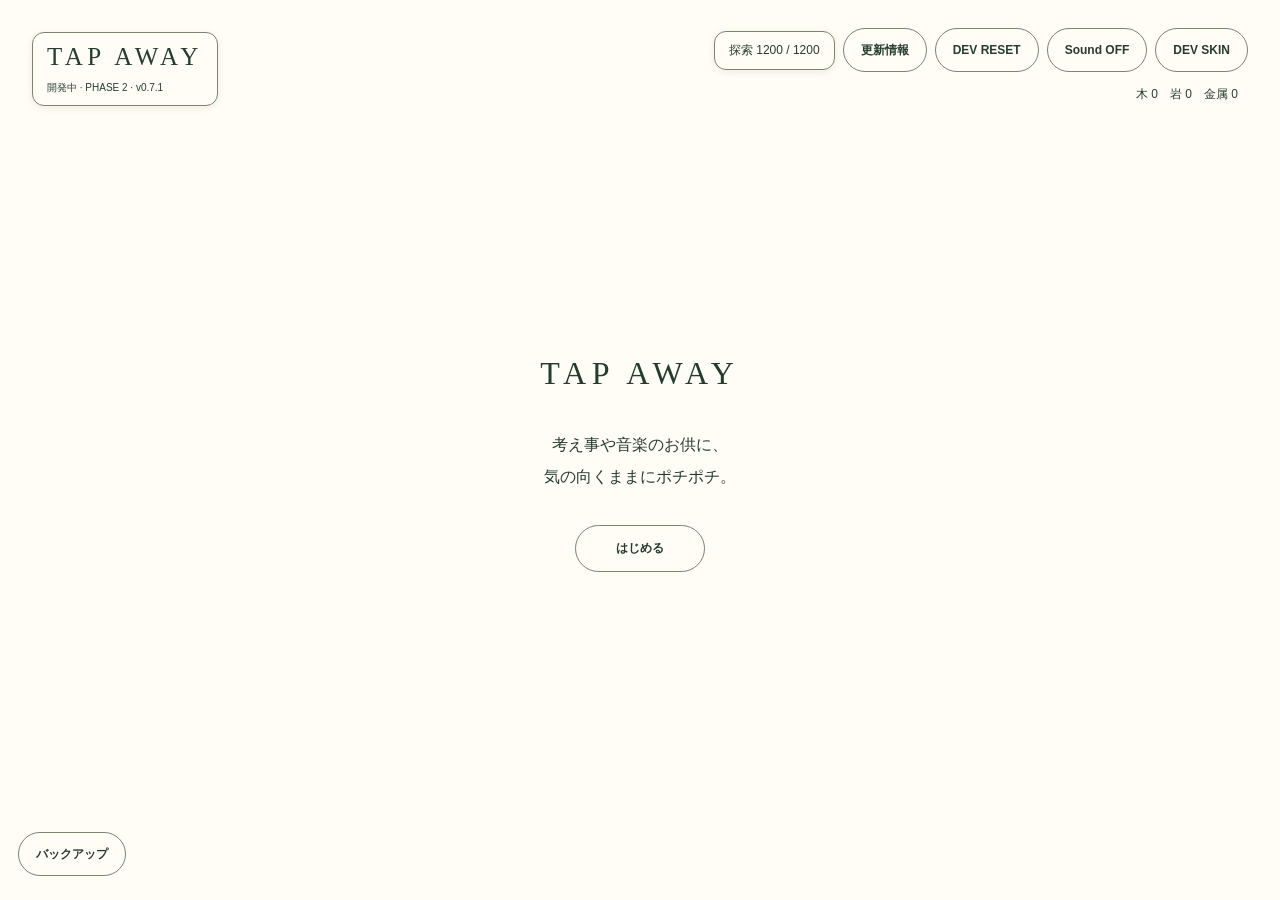
==== index.html @ 5c4fb38d "deploy: kunihikowatabe/tap-away@c5a85fd455dd5dbe95fa8c71160afb679168e1b1" ====
<!doctype html>
<html lang="ja">
  <head>
    <meta charset="utf-8" />
    <meta name="viewport" content="width=device-width, initial-scale=1, viewport-fit=cover" />
    <meta name="theme-color" content="#263d2e" />
    <title>Tap Away</title>
    <link rel="stylesheet" href="style.css?v=0.7.1" />
  </head>
  <body>
    <main>
      <header>
        <div>
          <h1>TAP AWAY</h1>
          <span class="development-status">開発中 · PHASE 2 · v0.7.1</span>
        </div>
        <div class="controls">
          <span id="points"></span><button id="notes" type="button">更新情報</button
          ><button id="dev-reset" type="button">DEV RESET</button
          ><button id="sound" type="button" aria-pressed="false">Sound OFF</button
          ><button id="dev-skin" type="button">DEV SKIN</button>
          <span id="resources" aria-label="資源"></span>
        </div>
      </header>
      <canvas
        id="map"
        aria-label="土地をタップして開拓する立体地図。スワイプで移動、ピンチで拡大縮小。"
      ></canvas>
      <footer>
        <span id="notice" role="status"></span>
        <div class="footer-actions">
          <button id="memo-review" type="button" hidden>メモを見る</button>
          <button id="backup" type="button">バックアップ</button>
        </div>
      </footer>
      <aside id="memo-panel" hidden aria-label="拾ったメモ">
        <button id="memo-close" type="button" aria-label="メモを閉じる">閉じる</button>
        <h2>拾ったメモ</h2>
        <canvas
          id="memo-picture"
          width="180"
          height="100"
          aria-label="大きな石のアーチの絵"
        ></canvas>
        <p id="memo-hint"></p>
        <p id="memo-aside"></p>
        <p id="memo-context" role="status"></p>
      </aside>
      <aside id="town-panel" hidden aria-label="街の施設">
        <div class="town-heading">
          <h2>街の施設</h2>
          <button id="town-close" type="button">閉じる</button>
        </div>
        <p id="production"></p>
        <section class="facility">
          <h3 id="inn-level"></h3>
          <p id="inn-effect"></p>
          <p id="inn-cost"></p>
          <button id="upgrade-inn" type="button">建設する</button>
        </section>
        <section class="facility">
          <h3 id="well-level"></h3>
          <p id="well-effect"></p>
          <p id="well-cost"></p>
          <button id="upgrade-well" type="button">建設する</button>
        </section>
        <section class="facility">
          <h3 id="workshop-level"></h3>
          <p id="workshop-effect"></p>
          <p id="workshop-cost"></p>
          <button id="upgrade-workshop" type="button">建設する</button>
        </section>
      </aside>
      <section id="start-screen">
        <h2>TAP AWAY</h2>
        <p>考え事や音楽のお供に、<br />気の向くままにポチポチ。</p>
        <button id="start" type="button">はじめる</button>
      </section>
      <dialog id="release-dialog">
        <button id="close-notes" type="button">閉じる</button>
        <h2>更新情報</h2>
        <div id="release-body"></div>
      </dialog>
      <dialog id="backup-dialog">
        <button id="backup-close" type="button">閉じる</button>
        <h2>バックアップ</h2>
        <p>現在の世界をJSONで保存できます。読み込むと、現在の世界を置き換えます。</p>
        <button id="export-save" type="button">JSONを保存</button>
        <label for="import-file">JSONファイルを選ぶ</label>
        <input id="import-file" type="file" accept=".json,application/json" />
        <label for="backup-json">JSONを貼り付ける</label>
        <textarea id="backup-json" rows="5" spellcheck="false"></textarea>
        <button id="import-save" type="button">このJSONで再開</button>
        <p id="backup-status" role="status"></p>
      </dialog>
      <dialog id="skin-dialog">
        <button id="close-skin" type="button">閉じる</button>
        <h2>開発用スキン</h2>
        <label for="skin-choice">地図の見た目</label
        ><select id="skin-choice">
          <option value="">設定の指定を使用</option></select
        ><button id="skin-default" type="button">標準指定へ戻す</button>
      </dialog>
      <noscript>このゲームにはJavaScriptが必要です。</noscript>
    </main>
    <script src="world.js?v=0.7.1"></script>
    <script src="skin-loader.js?v=0.7.1"></script>
    <script src="scenery-renderer.js?v=0.7.1"></script>
    <script src="app.js?v=0.7.1"></script>
  </body>
</html>
---- style.css ----
* {
  box-sizing: border-box;
}
:root {
  color-scheme: light;
  font-family: 'Yu Gothic', 'Hiragino Kaku Gothic ProN', sans-serif;
  --tap-text-color: #263d2e;
  --tap-surface-color: #fffdf5;
  --tap-border-color: #a9b0a1;
  --tap-hover-color: #e4eadc;
  --tap-backdrop-color: #34403666;
  --tap-notice-text-color: #ffffff;
  --tap-notice-surface-color: #263d2e;
  --tap-map-color: #eeeade;
  color: var(--tap-text-color);
  background: var(--tap-map-color);
}
body {
  margin: 0;
}
main {
  height: 100vh;
  height: 100dvh;
  position: relative;
  overflow: hidden;
  background: var(--tap-map-color);
}
header {
  position: absolute;
  inset: 0 0 auto;
  padding: max(28px, env(safe-area-inset-top)) 32px 0;
  display: flex;
  justify-content: space-between;
  align-items: center;
  z-index: 3;
  pointer-events: none;
}
h1 {
  white-space: nowrap;
  margin: 0 0 6px;
  font-family: Georgia, serif;
  font-weight: normal;
  font-size: 25px;
  letter-spacing: 0.18em;
}
header span {
  font-size: 9px;
  letter-spacing: 0.16em;
  opacity: 1;
}
button {
  pointer-events: auto;
  border: 1px solid var(--tap-border-color);
  background: var(--tap-surface-color);
  border-radius: 24px;
  color: inherit;
  padding: 11px 17px;
  cursor: pointer;
  font: inherit;
  font-size: 12px;
  min-height: 44px;
}
button:hover {
  background: var(--tap-hover-color);
}
button:focus-visible,
select:focus-visible {
  outline: 2px solid var(--tap-text-color);
  outline-offset: 4px;
}
canvas {
  display: block;
  width: 100%;
  height: 100%;
  touch-action: none;
  cursor: grab;
}
canvas.dragging {
  cursor: grabbing;
}
footer {
  position: absolute;
  bottom: max(24px, env(safe-area-inset-bottom));
  width: 100%;
  text-align: center;
  pointer-events: none;
  padding: 0 18px;
}
footer span {
  display: block;
  font-size: 14px;
  color: var(--tap-notice-text-color);
  line-height: 1.8;
}
#notice {
  white-space: pre-line;
  min-height: 18px;
}

#resources {
  flex-basis: 100%;
  text-align: right;
  font-size: 12px;
  letter-spacing: 0;
  background: var(--tap-surface-color);
  padding: 6px 10px;
  border-radius: 8px;
}
.footer-actions {
  display: flex;
  gap: 8px;
  width: 100%;
  justify-content: space-between;
}
#town-panel {
  position: absolute;
  right: max(16px, env(safe-area-inset-right));
  bottom: max(90px, env(safe-area-inset-bottom));
  width: min(320px, calc(100% - 32px));
  z-index: 4;
  overflow-y: auto;
  overscroll-behavior: contain;
  padding: 14px 18px;
  border: 1px solid var(--tap-border-color);
  border-radius: 14px;
  background: var(--tap-surface-color);
  box-shadow: 0 4px 18px #15251a30;
  font-size: 13px;
}
#town-panel h2 {
  margin: 8px 0;
  font-size: 16px;
}
.town-heading {
  position: sticky;
  top: -14px;
  z-index: 1;
  display: flex;
  align-items: center;
  justify-content: space-between;
  margin: -14px -18px 0;
  padding: 10px 18px;
  background: var(--tap-surface-color);
}
#town-close,
#backup-close {
  float: right;
}
.facility {
  border-top: 1px solid var(--tap-border-color);
  padding: 10px 0;
}
.facility h3,
.facility p {
  margin: 0 0 6px;
  line-height: 1.6;
}
.facility h3 {
  font-size: 14px;
}
.facility button {
  width: 100%;
  scroll-margin-top: 74px;
}
button:disabled {
  opacity: 0.55;
  cursor: default;
}
#backup-dialog label {
  display: block;
  margin-top: 16px;
  font-size: 13px;
}
#backup-json,
#import-file {
  display: block;
  width: 100%;
  margin: 8px 0 16px;
  font: inherit;
  color: inherit;
}
#backup-json {
  padding: 8px;
  background: var(--tap-surface-color);
  border: 1px solid var(--tap-border-color);
  border-radius: 8px;
}
#import-file {
  min-height: 44px;
}
@media (max-width: 600px) {
  #resources {
    grid-row: 3;
    grid-column: 1 / -1;
    text-align: center;
  }
}
@media (max-width: 600px) {
  header {
    padding-left: 20px;
    padding-right: 20px;
  }
  h1 {
    font-size: 21px;
  }
  footer span {
    font-size: 9px;
  }
}

[hidden] {
  display: none !important;
}
.controls {
  display: flex;
  gap: 8px;
  align-items: center;
  flex-wrap: wrap;
  justify-content: flex-end;
}
#points {
  font-size: 12px;
  opacity: 1;
  letter-spacing: 0;
}
#start-screen {
  position: absolute;
  inset: 0;
  z-index: 2;
  display: flex;
  flex-direction: column;
  align-items: center;
  justify-content: center;
  background: var(--tap-surface-color);
  text-align: center;
}
#start-screen h2 {
  font:
    32px Georgia,
    serif;
  letter-spacing: 0.18em;
}
#start-screen p {
  line-height: 2;
  margin: 10px 24px 32px;
}
#start {
  padding: 14px 40px;
}
dialog {
  color: inherit;
  border: 1px solid var(--tap-border-color);
  border-radius: 16px;
  background: var(--tap-surface-color);
  width: min(540px, 90vw);
  max-height: 75dvh;
  padding: 24px;
}
dialog::backdrop {
  background: var(--tap-backdrop-color);
}
dialog h3 {
  font-size: 14px;
  margin-top: 28px;
}
dialog p {
  font-size: 13px;
  line-height: 1.8;
}
#close-notes,
#close-skin {
  float: right;
}
#skin-choice {
  display: block;
  width: 100%;
  min-height: 44px;
  margin: 12px 0 20px;
  padding: 8px;
  color: var(--tap-text-color);
  background: var(--tap-surface-color);
  border: 1px solid var(--tap-border-color);
  border-radius: 8px;
  font: inherit;
}
@media (max-width: 600px) {
  header {
    display: grid;
    grid-template-columns: repeat(4, minmax(0, 1fr));
    gap: 10px 6px;
    padding: max(18px, env(safe-area-inset-top)) max(16px, env(safe-area-inset-right)) 0
      max(16px, env(safe-area-inset-left));
    align-items: center;
  }
  header > div:first-child {
    grid-column: 1 / 4;
    min-width: 0;
  }
  .controls {
    display: contents;
  }
  #points {
    grid-column: 4;
    grid-row: 1;
    text-align: center;
    font-size: 11px;
    letter-spacing: 0;
  }
  .controls button {
    grid-row: 2;
    width: 100%;
    min-width: 0;
    white-space: nowrap;
    font-size: 10px;
    padding: 10px 4px;
  }
  button {
    min-height: 44px;
    padding: 10px 12px;
  }
}

/* Readable interface over all terrain shades. */
main {
  color: var(--tap-text-color);
}
header > div:first-child,
#points {
  background: var(--tap-surface-color);
  border: 1px solid var(--tap-border-color);
  border-radius: 12px;
  padding: 10px 14px;
  box-shadow: 0 2px 8px #19291d14;
}
header span {
  color: var(--tap-text-color);
}
header > div:first-child {
  flex-shrink: 0;
}
header .development-status {
  font-size: 10px;
  letter-spacing: 0;
}
button {
  color: var(--tap-text-color);
  font-weight: 600;
}
#start-screen,
dialog {
  color: var(--tap-text-color);
}
footer {
  z-index: 3;
  display: flex;
  flex-direction: column;
  align-items: center;
  gap: 8px;
  justify-content: center;
}
#notice {
  min-height: 0;
  max-width: 560px;
  padding: 14px 20px;
  border: 1px solid var(--tap-border-color);
  border-radius: 14px;
  background: var(--tap-notice-surface-color);
  color: var(--tap-notice-text-color);
  font-size: 14px;
  font-weight: 600;
  line-height: 1.8;
  box-shadow: 0 6px 22px #15251a40;
}
#notice:empty {
  padding: 0;
  border: 0;
  box-shadow: none;
}
#memo-review {
  align-self: flex-start;
  margin-left: max(0px, env(safe-area-inset-left));
}
#memo-panel {
  position: absolute;
  top: 140px;
  left: max(16px, env(safe-area-inset-left));
  z-index: 3;
  width: min(290px, calc(100% - 32px));
  padding: 16px 18px;
  border: 1px solid var(--tap-border-color);
  border-radius: 14px;
  color: var(--tap-text-color);
  background: var(--tap-surface-color);
  box-shadow: 0 4px 18px #15251a30;
  pointer-events: none;
}
#memo-panel h2 {
  margin: 4px 0 6px;
  font-size: 14px;
}
#memo-close {
  float: right;
  margin: -6px -8px 0 0;
}
#memo-picture {
  width: 180px;
  height: 100px;
  max-width: 100%;
  cursor: inherit;
}
#memo-hint {
  white-space: pre-line;
  font-size: 14px;
  font-weight: 600;
  line-height: 1.7;
  margin: 6px 0;
}
#memo-context {
  font-size: 13px;
  line-height: 1.7;
  margin: 8px 0 0;
}
#memo-aside {
  white-space: pre-line;
  font-size: 14px;
  line-height: 1.6;
  margin: 10px 0 0;
  padding-top: 8px;
  border-top: 1px solid var(--tap-border-color);
}
@media (max-height: 450px) {
  #memo-aside {
    clear: both;
    font-size: 13px;
    line-height: 1.45;
    margin-top: 4px;
    padding-top: 4px;
  }
  #memo-context {
    font-size: 12px;
    line-height: 1.45;
  }
}
@media (max-width: 600px) and (max-height: 650px) {
  #memo-panel {
    padding: 10px 14px;
  }
  #memo-picture {
    width: 108px;
    height: 60px;
    float: left;
    margin-right: 8px;
  }
  #memo-context {
    clear: both;
    margin-top: 4px;
  }
}
@media (max-height: 500px) {
  #memo-panel {
    top: 108px;
    padding: 8px 14px;
    width: min(340px, calc(100% - 32px));
  }
  #memo-picture {
    width: 108px;
    height: 60px;
    float: left;
    margin-right: 8px;
  }
  #memo-panel h2 {
    margin: 0 0 4px;
  }
  #memo-context {
    clear: both;
    margin-top: 4px;
  }
}
/* Leave a vertical lane for both destination markers on narrow phones. */
@media (max-width: 600px) and (min-height: 501px) {
  #memo-panel {
    width: min(290px, calc(100% - 100px));
  }
}
@media (max-width: 360px) and (min-height: 501px) {
  #memo-picture {
    width: 72px;
    height: 40px;
  }
}
@media (max-width: 600px) {
  header > div:first-child {
    padding: 8px 10px;
  }
  #points {
    padding: 10px 6px;
  }
  #notice {
    font-size: 13px;
    padding: 12px 16px;
  }
}
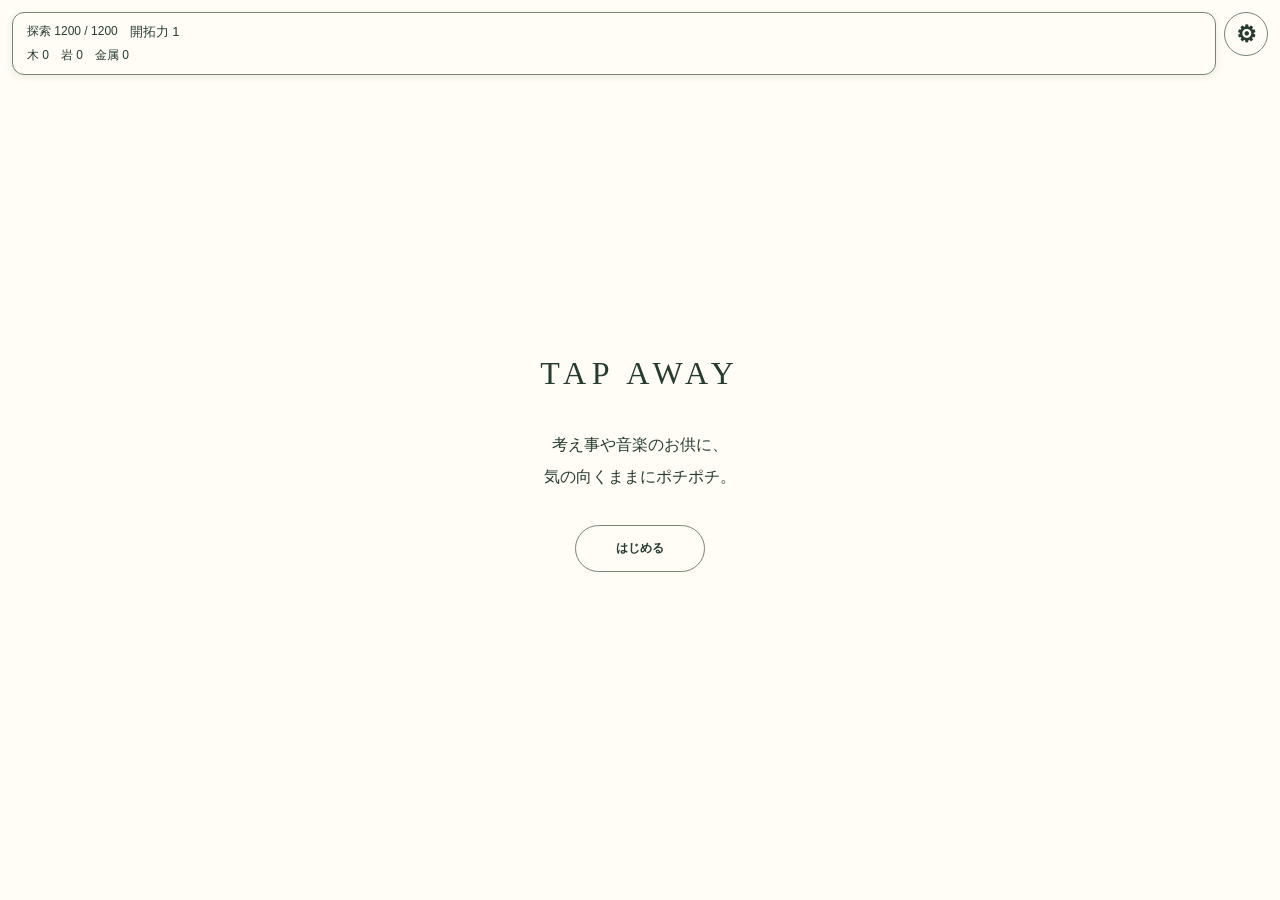
==== commit 2cc4790c: "deploy: kunihikowatabe/tap-away@7b829ad9ffcda0ed54cabf9df467452e837b0518" ====
--- a/index.html
+++ b/index.html
@@ -5,23 +5,40 @@
     <meta name="viewport" content="width=device-width, initial-scale=1, viewport-fit=cover" />
     <meta name="theme-color" content="#263d2e" />
     <title>Tap Away</title>
-    <link rel="stylesheet" href="style.css?v=0.7.1" />
+    <link rel="stylesheet" href="style.css?v=0.8.0" />
   </head>
   <body>
     <main>
       <header>
-        <div>
-          <h1>TAP AWAY</h1>
-          <span class="development-status">開発中 · PHASE 2 · v0.7.1</span>
+        <div class="hud">
+          <span id="points"></span><span id="power"></span
+          ><span id="resources" aria-label="資源"></span>
         </div>
-        <div class="controls">
-          <span id="points"></span><button id="notes" type="button">更新情報</button
-          ><button id="dev-reset" type="button">DEV RESET</button
-          ><button id="sound" type="button" aria-pressed="false">Sound OFF</button
+        <button
+          id="settings"
+          type="button"
+          aria-label="設定"
+          aria-expanded="false"
+          aria-controls="settings-panel"
+        >
+          ⚙
+        </button>
+      </header>
+      <aside id="settings-panel" hidden aria-label="設定">
+        <div class="town-heading">
+          <h2>設定</h2>
+          <button id="settings-close" type="button">閉じる</button>
+        </div>
+        <p>バージョン <span id="app-version">0.8.0</span></p>
+        <button id="sound" type="button" aria-pressed="false">Sound OFF</button>
+        <button id="notes" type="button">更新情報</button>
+        <button id="backup" type="button">バックアップ</button>
+        <section id="development-tools">
+          <p class="development-status">開発中 · PHASE 2</p>
+          <button id="dev-reset" type="button">DEV RESET</button
           ><button id="dev-skin" type="button">DEV SKIN</button>
-          <span id="resources" aria-label="資源"></span>
-        </div>
-      </header>
+        </section>
+      </aside>
       <canvas
         id="map"
         aria-label="土地をタップして開拓する立体地図。スワイプで移動、ピンチで拡大縮小。"
@@ -30,7 +47,6 @@
         <span id="notice" role="status"></span>
         <div class="footer-actions">
           <button id="memo-review" type="button" hidden>メモを見る</button>
-          <button id="backup" type="button">バックアップ</button>
         </div>
       </footer>
       <aside id="memo-panel" hidden aria-label="拾ったメモ">
@@ -48,24 +64,28 @@
       </aside>
       <aside id="town-panel" hidden aria-label="街の施設">
         <div class="town-heading">
-          <h2>街の施設</h2>
+          <h2 id="town-state">街の施設</h2>
           <button id="town-close" type="button">閉じる</button>
         </div>
+        <p id="town-resources"></p>
         <p id="production"></p>
         <section class="facility">
           <h3 id="inn-level"></h3>
+          <p>探索できる量が増える。操作直後に全回復。</p>
           <p id="inn-effect"></p>
           <p id="inn-cost"></p>
           <button id="upgrade-inn" type="button">建設する</button>
         </section>
         <section class="facility">
           <h3 id="well-level"></h3>
+          <p>探索ポイントが早く戻る。</p>
           <p id="well-effect"></p>
           <p id="well-cost"></p>
           <button id="upgrade-well" type="button">建設する</button>
         </section>
         <section class="facility">
           <h3 id="workshop-level"></h3>
+          <p>1回のタップで、より深く開拓できる。</p>
           <p id="workshop-effect"></p>
           <p id="workshop-cost"></p>
           <button id="upgrade-workshop" type="button">建設する</button>
@@ -85,12 +105,12 @@
         <button id="backup-close" type="button">閉じる</button>
         <h2>バックアップ</h2>
         <p>現在の世界をJSONで保存できます。読み込むと、現在の世界を置き換えます。</p>
-        <button id="export-save" type="button">JSONを保存</button>
+        <button id="export-save" type="button">バックアップを保存</button>
         <label for="import-file">JSONファイルを選ぶ</label>
         <input id="import-file" type="file" accept=".json,application/json" />
         <label for="backup-json">JSONを貼り付ける</label>
         <textarea id="backup-json" rows="5" spellcheck="false"></textarea>
-        <button id="import-save" type="button">このJSONで再開</button>
+        <button id="import-save" type="button">バックアップから復元</button>
         <p id="backup-status" role="status"></p>
       </dialog>
       <dialog id="skin-dialog">
@@ -103,9 +123,9 @@
       </dialog>
       <noscript>このゲームにはJavaScriptが必要です。</noscript>
     </main>
-    <script src="world.js?v=0.7.1"></script>
-    <script src="skin-loader.js?v=0.7.1"></script>
-    <script src="scenery-renderer.js?v=0.7.1"></script>
-    <script src="app.js?v=0.7.1"></script>
+    <script src="world.js?v=0.8.0"></script>
+    <script src="skin-loader.js?v=0.8.0"></script>
+    <script src="scenery-renderer.js?v=0.8.0"></script>
+    <script src="app.js?v=0.8.0"></script>
   </body>
 </html>
--- a/style.css
+++ b/style.css
@@ -500,3 +500,93 @@
     padding: 12px 16px;
   }
 }
+
+/* Compact HUD and optional management panels. */
+header {
+  padding: max(12px, env(safe-area-inset-top)) max(12px, env(safe-area-inset-right)) 0
+    max(12px, env(safe-area-inset-left));
+  align-items: flex-start;
+  gap: 8px;
+}
+header .hud {
+  display: flex;
+  flex-wrap: wrap;
+  gap: 6px 12px;
+  padding: 10px;
+  flex: 1;
+  min-width: 0;
+}
+header .hud span {
+  font-size: 13px;
+  letter-spacing: 0;
+}
+header #points {
+  padding: 0;
+  border: 0;
+  box-shadow: none;
+}
+header #resources {
+  text-align: left;
+  padding: 0;
+}
+#settings {
+  width: 44px;
+  height: 44px;
+  padding: 0;
+  font-size: 23px;
+  flex-shrink: 0;
+}
+#settings-panel {
+  position: absolute;
+  top: max(68px, calc(env(safe-area-inset-top) + 56px));
+  right: max(12px, env(safe-area-inset-right));
+  width: min(320px, calc(100% - 24px));
+  max-height: calc(100dvh - 140px);
+  overflow-y: auto;
+  overscroll-behavior: contain;
+  z-index: 5;
+  background: var(--tap-surface-color);
+  border: 1px solid var(--tap-border-color);
+  border-radius: 14px;
+  padding: 14px 18px;
+}
+#settings-panel > button {
+  display: block;
+  width: 100%;
+  margin: 8px 0;
+}
+#settings-panel button {
+  scroll-margin-top: 74px;
+}
+#settings-panel .town-heading {
+  position: static;
+}
+#town-panel {
+  left: max(12px, env(safe-area-inset-left));
+  right: max(12px, env(safe-area-inset-right));
+  bottom: env(safe-area-inset-bottom);
+  top: auto;
+  width: auto;
+  max-width: 640px;
+  margin: 0 auto;
+  height: 50%;
+  border-radius: 18px 18px 0 0;
+  padding-bottom: 24px;
+}
+.facility {
+  margin: 8px 0;
+  border: 1px solid var(--tap-border-color);
+  border-radius: 12px;
+  padding: 12px;
+}
+.facility.guided {
+  outline: 2px solid var(--tap-text-color);
+  outline-offset: 2px;
+}
+body:has(#town-panel:not([hidden])) footer {
+  bottom: calc(50% + 12px);
+}
+#settings-panel,
+#town-panel {
+  touch-action: pan-y;
+}
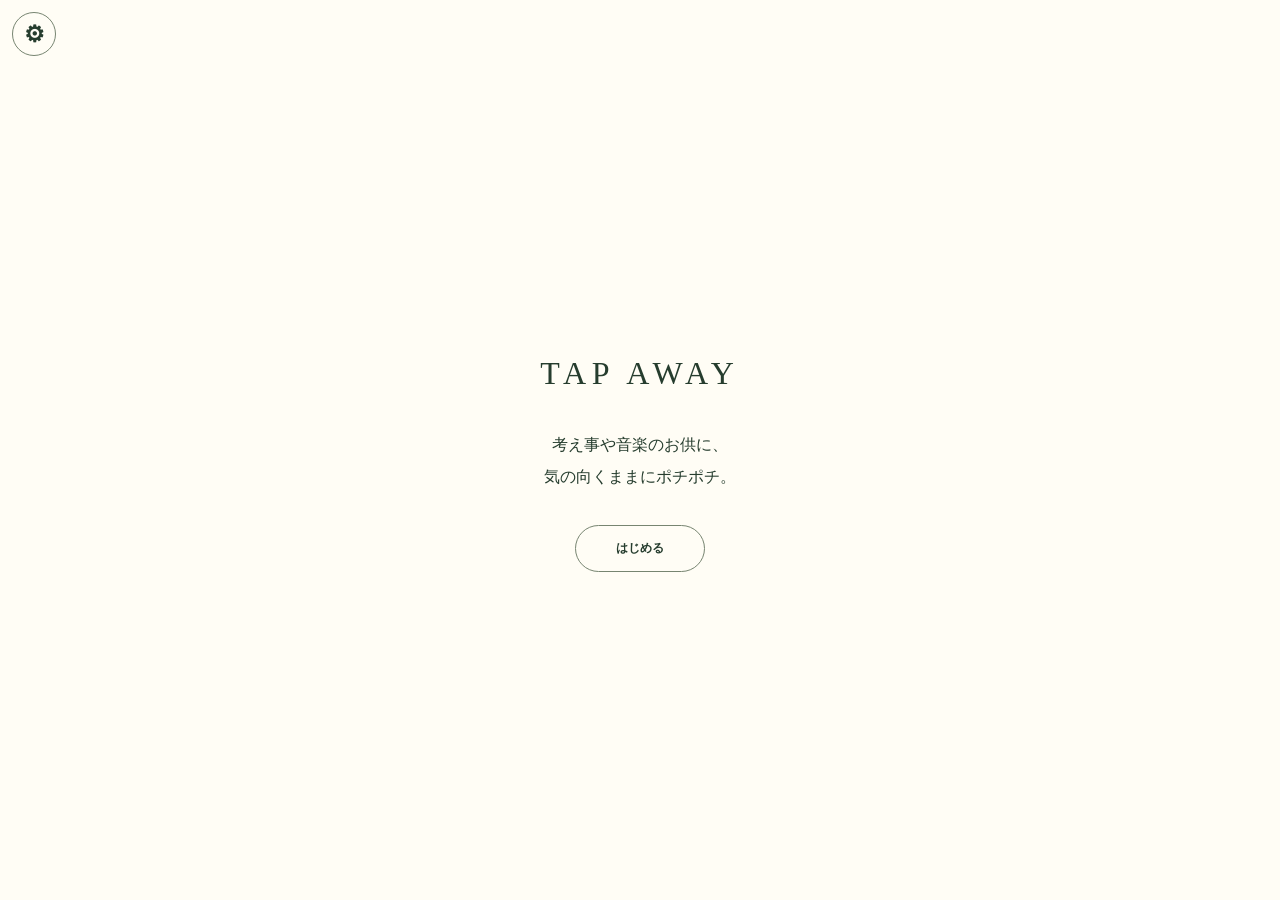
==== commit 1c1f49bf: "deploy: kunihikowatabe/tap-away@c8a26299b71f991a093f066b4153a2c77f303044" ====
--- a/index.html
+++ b/index.html
@@ -5,15 +5,11 @@
     <meta name="viewport" content="width=device-width, initial-scale=1, viewport-fit=cover" />
     <meta name="theme-color" content="#263d2e" />
     <title>Tap Away</title>
-    <link rel="stylesheet" href="style.css?v=0.8.0" />
+    <link rel="stylesheet" href="style.css?v=0.11.0" />
   </head>
   <body>
     <main>
       <header>
-        <div class="hud">
-          <span id="points"></span><span id="power"></span
-          ><span id="resources" aria-label="資源"></span>
-        </div>
         <button
           id="settings"
           type="button"
@@ -29,14 +25,14 @@
           <h2>設定</h2>
           <button id="settings-close" type="button">閉じる</button>
         </div>
-        <p>バージョン <span id="app-version">0.8.0</span></p>
+        <p>バージョン <span id="app-version">0.11.0</span></p>
         <button id="sound" type="button" aria-pressed="false">Sound OFF</button>
         <button id="notes" type="button">更新情報</button>
+        <button id="help" type="button">遊び方・説明を見る</button>
+        <button id="next-map-settings" type="button" hidden>次の地図へ</button>
         <button id="backup" type="button">バックアップ</button>
         <section id="development-tools">
-          <p class="development-status">開発中 · PHASE 2</p>
-          <button id="dev-reset" type="button">DEV RESET</button
-          ><button id="dev-skin" type="button">DEV SKIN</button>
+          <button id="dev-reset" type="button">DEV RESET</button>
         </section>
       </aside>
       <canvas
@@ -52,44 +48,17 @@
       <aside id="memo-panel" hidden aria-label="拾ったメモ">
         <button id="memo-close" type="button" aria-label="メモを閉じる">閉じる</button>
         <h2>拾ったメモ</h2>
-        <canvas
-          id="memo-picture"
-          width="180"
-          height="100"
-          aria-label="大きな石のアーチの絵"
-        ></canvas>
+        <select id="memo-select" aria-label="取得済みのメモ"></select>
+        <canvas id="memo-picture" width="180" height="100" aria-label="ランドマークの絵"></canvas>
         <p id="memo-hint"></p>
         <p id="memo-aside"></p>
         <p id="memo-context" role="status"></p>
       </aside>
-      <aside id="town-panel" hidden aria-label="街の施設">
-        <div class="town-heading">
-          <h2 id="town-state">街の施設</h2>
-          <button id="town-close" type="button">閉じる</button>
-        </div>
-        <p id="town-resources"></p>
-        <p id="production"></p>
-        <section class="facility">
-          <h3 id="inn-level"></h3>
-          <p>探索できる量が増える。操作直後に全回復。</p>
-          <p id="inn-effect"></p>
-          <p id="inn-cost"></p>
-          <button id="upgrade-inn" type="button">建設する</button>
-        </section>
-        <section class="facility">
-          <h3 id="well-level"></h3>
-          <p>探索ポイントが早く戻る。</p>
-          <p id="well-effect"></p>
-          <p id="well-cost"></p>
-          <button id="upgrade-well" type="button">建設する</button>
-        </section>
-        <section class="facility">
-          <h3 id="workshop-level"></h3>
-          <p>1回のタップで、より深く開拓できる。</p>
-          <p id="workshop-effect"></p>
-          <p id="workshop-cost"></p>
-          <button id="upgrade-workshop" type="button">建設する</button>
-        </section>
+      <aside id="completion-panel" hidden aria-label="地図の探索が一区切り">
+        <h2>ひとつの旅が終わった</h2>
+        <p>この地図をもう少し開いても、新しい地図へ進んでも。</p>
+        <button id="continue-map" type="button">この地図を続ける</button>
+        <button id="next-map" type="button">次の地図へ</button>
       </aside>
       <section id="start-screen">
         <h2>TAP AWAY</h2>
@@ -100,6 +69,22 @@
         <button id="close-notes" type="button">閉じる</button>
         <h2>更新情報</h2>
         <div id="release-body"></div>
+      </dialog>
+      <dialog id="help-dialog" aria-labelledby="help-title">
+        <button id="help-close" type="button">閉じる</button>
+        <h2 id="help-title">遊び方</h2>
+        <p>
+          開いた土地の隣をポチポチすると開拓が進みます。スワイプで移動、ピンチで拡大・縮小できます。
+        </p>
+        <p>
+          開いた土地に小さな紙片を見つけたら、拡大してそのマスをタップ。拾ったメモと★を手掛かりにランドマークへ向かいましょう。
+        </p>
+        <p>
+          3つのランドマークと、それぞれのメモを見つけると一区切り。この地図を続けるか、次の地図へ進むかを選べます。
+        </p>
+        <p>
+          塔に到達すると周囲が見渡せます。進行は自動保存され、途中から再開できます。次の地図へ進んだ後は、前の地図の進行を引き継ぎません。
+        </p>
       </dialog>
       <dialog id="backup-dialog">
         <button id="backup-close" type="button">閉じる</button>
@@ -113,19 +98,11 @@
         <button id="import-save" type="button">バックアップから復元</button>
         <p id="backup-status" role="status"></p>
       </dialog>
-      <dialog id="skin-dialog">
-        <button id="close-skin" type="button">閉じる</button>
-        <h2>開発用スキン</h2>
-        <label for="skin-choice">地図の見た目</label
-        ><select id="skin-choice">
-          <option value="">設定の指定を使用</option></select
-        ><button id="skin-default" type="button">標準指定へ戻す</button>
-      </dialog>
       <noscript>このゲームにはJavaScriptが必要です。</noscript>
     </main>
-    <script src="world.js?v=0.8.0"></script>
-    <script src="skin-loader.js?v=0.8.0"></script>
-    <script src="scenery-renderer.js?v=0.8.0"></script>
-    <script src="app.js?v=0.8.0"></script>
+    <script src="world.js?v=0.11.0"></script>
+    <script src="skin-loader.js?v=0.11.0"></script>
+    <script src="scenery-renderer.js?v=0.11.0"></script>
+    <script src="app.js?v=0.11.0"></script>
   </body>
 </html>
--- a/style.css
+++ b/style.css
@@ -555,6 +555,28 @@
   width: 100%;
   margin: 8px 0;
 }
+#development-tools label,
+#development-tools select {
+  display: block;
+  width: 100%;
+  margin: 8px 0;
+}
+#development-tools select {
+  min-height: 44px;
+  color: var(--tap-text-color);
+  background: var(--tap-surface-color);
+}
+#help-dialog {
+  max-width: 420px;
+  max-height: calc(100dvh - 48px);
+  overflow-y: auto;
+}
+#help-dialog p {
+  line-height: 1.7;
+}
+#resource-tiles {
+  font-size: 13px;
+}
 #settings-panel button {
   scroll-margin-top: 74px;
 }
@@ -590,3 +612,29 @@
 #town-panel {
   touch-action: pan-y;
 }
+
+#completion-panel {
+  position: fixed;
+  z-index: 8;
+  bottom: max(76px, env(safe-area-inset-bottom));
+  left: 12px;
+  right: 12px;
+  max-width: 420px;
+  margin: auto;
+  padding: 16px;
+  color: var(--tap-text-color);
+  background: var(--tap-surface-color);
+  border: 1px solid var(--tap-border-color);
+  border-radius: 14px;
+}
+#completion-panel h2 {
+  font-size: 18px;
+}
+#completion-panel button {
+  min-height: 44px;
+  margin: 4px;
+}
+#memo-select {
+  max-width: 100%;
+  min-height: 44px;
+}
